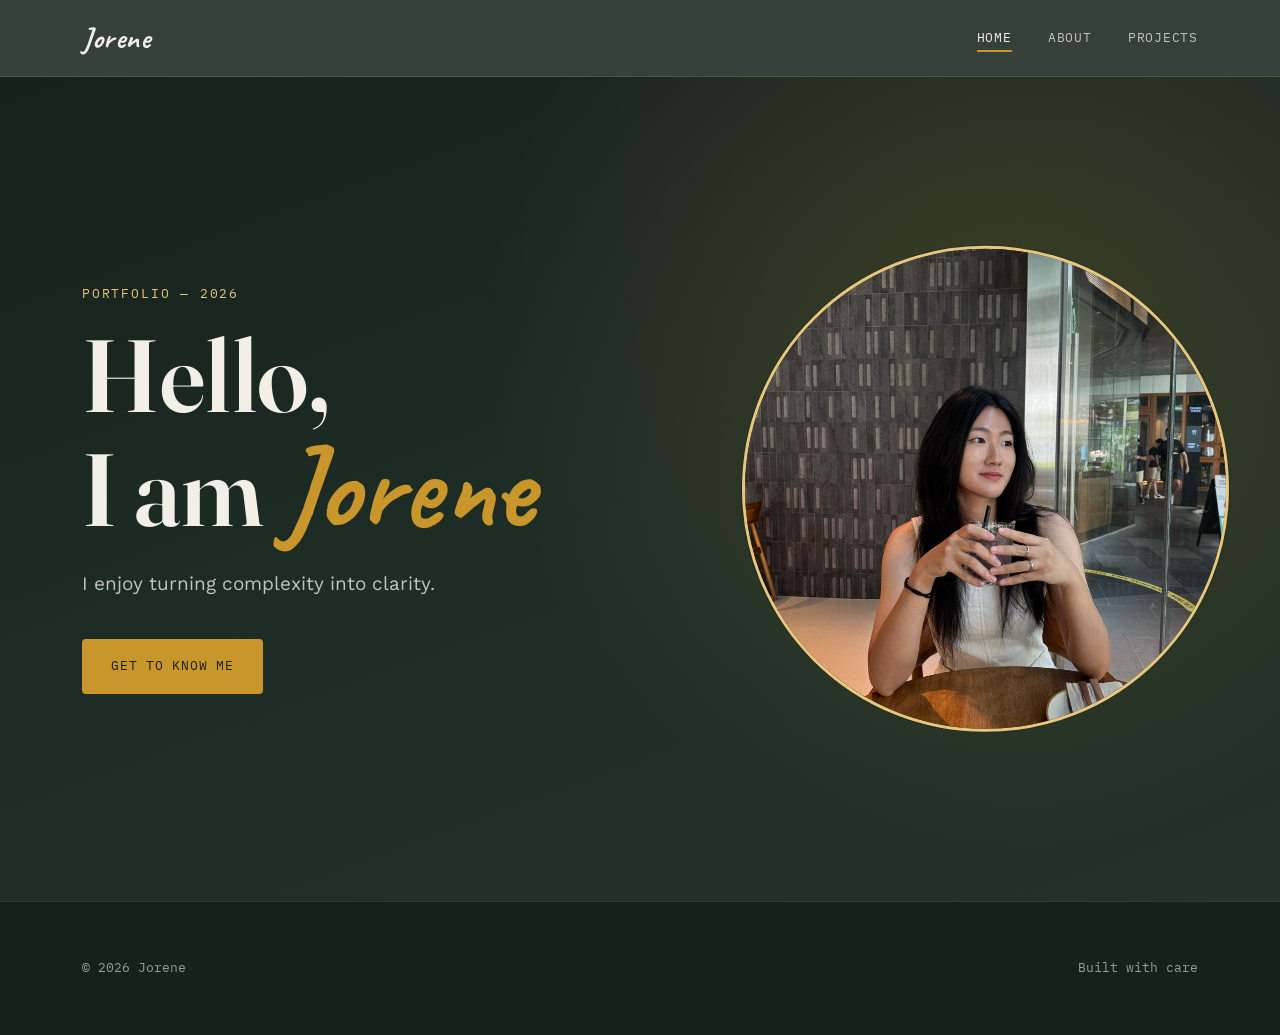
==== index.html @ ab5627ec "Add files via upload" ====
<!DOCTYPE html>
<html lang="en">
<head>
<meta charset="UTF-8">
<meta name="viewport" content="width=device-width, initial-scale=1.0">
<title>Jorene — Portfolio</title>
<link rel="stylesheet" href="css/styles.css">
</head>
<body>

<nav class="site-nav on-dark">
  <div class="wrap">
    <a href="index.html" class="brand">Jorene</a>
    <ul class="nav-links">
      <li><a href="index.html" class="active">Home</a></li>
      <li><a href="about.html">About</a></li>
      <li><a href="projects.html">Projects</a></li>
    </ul>
  </div>
</nav>

<header class="hero">
  <div class="hero-visual" aria-hidden="true">
    <img src="images/hero.jpg" alt="">
  </div>
  <div class="wrap">
    <p class="hero-eyebrow">Portfolio — 2026</p>
    <h1>Hello,<br>I am <span class="signature-name">Jorene</span></h1>
    <p class="lede">I enjoy turning complexity into clarity.</p>
    <a href="about.html" class="btn btn-primary">Get to know me</a>
  </div>
</header>

<footer class="site-footer on-dark" style="background:var(--ink);">
  <div class="wrap" style="display:flex; justify-content:space-between; width:100%; flex-wrap:wrap; gap:16px;">
    <span>&copy; 2026 Jorene</span>
    <span>Built with care</span>
  </div>
</footer>

<script src="js/data.js"></script>
<script src="js/main.js"></script>
</body>
</html>
---- css/styles.css ----
/* =========================================================
   JORENE — PORTFOLIO DESIGN SYSTEM
   Palette: sage paper + deep forest ink + mustard gold + plum
   Type: Fraunces (display) / Work Sans (body) / IBM Plex Mono (labels)
   Signature: hand-drawn underline mark used as a recurring "signature"
   ========================================================= */

@import url('https://fonts.googleapis.com/css2?family=Fraunces:opsz,wght@9..144,400;9..144,600;9..144,700;9..144,900&family=Work+Sans:wght@400;500;600&family=IBM+Plex+Mono:wght@400;500&family=Caveat:wght@600;700&display=swap');

:root{
  /* colors */
  --bg:            #EAEEE5;   /* soft sage paper */
  --bg-card:       #F5F6F0;   /* lifted surface */
  --ink:           #16211C;   /* near-black forest, primary text / dark bg */
  --ink-soft:      #3C4A41;   /* secondary text on light */
  --paper-soft:    #C9D2C4;   /* muted borders on light */
  --gold:          #C9962B;   /* mustard accent */
  --gold-soft:     #E7C77E;
  --plum:          #5C2A4D;   /* signature accent */
  --cream-on-dark: #F2EFE6;

  /* type */
  --font-display: 'Fraunces', serif;
  --font-body: 'Work Sans', sans-serif;
  --font-mono: 'IBM Plex Mono', monospace;
  --font-signature: 'Caveat', cursive;

  --radius: 4px;
  --max-w: 1180px;
}

*{ box-sizing: border-box; }
html{ scroll-behavior: smooth; }
body{
  margin:0;
  background: var(--bg);
  color: var(--ink);
  font-family: var(--font-body);
  font-size: 17px;
  line-height: 1.6;
  -webkit-font-smoothing: antialiased;
}
img{ max-width:100%; display:block; }
a{ color: inherit; text-decoration: none; }
ul{ list-style: none; margin:0; padding:0; }

.wrap{
  max-width: var(--max-w);
  margin: 0 auto;
  padding: 0 32px;
}

/* ---------- focus states ---------- */
a:focus-visible, button:focus-visible{
  outline: 2px solid var(--gold);
  outline-offset: 3px;
}

/* ---------- nav ---------- */
.site-nav{
  position: sticky;
  top: 0;
  z-index: 50;
  background: rgba(234,238,229,0.88);
  backdrop-filter: blur(8px);
  border-bottom: 1px solid var(--paper-soft);
}
.site-nav.on-dark{
  background: rgba(22,33,28,0.85);
  border-bottom: 1px solid rgba(242,239,230,0.12);
}
.site-nav .wrap{
  display:flex;
  align-items:center;
  justify-content: space-between;
  height: 76px;
}
.brand{
  font-family: var(--font-signature);
  font-size: 30px;
  font-weight: 700;
  letter-spacing: 0.5px;
}
.site-nav.on-dark .brand{ color: var(--cream-on-dark); }

.nav-links{
  display:flex;
  gap: 36px;
  font-family: var(--font-mono);
  font-size: 13px;
  letter-spacing: 0.06em;
  text-transform: uppercase;
}
.nav-links a{
  position:relative;
  padding-bottom: 4px;
  opacity: 0.75;
  transition: opacity .2s ease;
}
.nav-links a:hover{ opacity: 1; }
.nav-links a.active{ opacity: 1; }
.nav-links a.active::after{
  content:"";
  position:absolute;
  left:0; right:0; bottom:-2px;
  height: 2px;
  background: var(--gold);
}
.site-nav.on-dark .nav-links a{ color: var(--cream-on-dark); }

.nav-toggle{ display:none; }

/* ---------- signature underline mark ---------- */
.signature-mark{
  display:block;
  width: 150px;
  height: 34px;
  margin-top: 6px;
}
.signature-mark path{
  fill:none;
  stroke: var(--gold);
  stroke-width: 4;
  stroke-linecap: round;
}
.signature-mark.dark path{ stroke: var(--gold); }

/* ---------- buttons ---------- */
.btn{
  display:inline-flex;
  align-items:center;
  gap: 10px;
  font-family: var(--font-mono);
  font-size: 13px;
  letter-spacing: 0.06em;
  text-transform: uppercase;
  padding: 16px 28px;
  border-radius: var(--radius);
  border: 1px solid transparent;
  cursor: pointer;
  transition: transform .18s ease, background .18s ease, color .18s ease, border-color .18s ease;
}
.btn:hover{ transform: translateY(-2px); }
.btn-primary{
  background: var(--gold);
  color: var(--ink);
}
.btn-primary:hover{ background: var(--gold-soft); }
.btn-outline{
  background: transparent;
  border-color: currentColor;
  color: inherit;
}
.btn-outline:hover{ background: var(--ink); color: var(--cream-on-dark); }
.btn-outline.on-light:hover{ background: var(--ink); color: var(--cream-on-dark); }

/* ---------- hero (index.html) ---------- */
.hero{
  min-height: calc(100vh - 76px);
  display:flex;
  align-items:center;
  background:
    radial-gradient(circle at 78% 32%, rgba(201,150,43,0.18), transparent 45%),
    linear-gradient(160deg, #16211C 0%, #1E2E26 55%, #223226 100%);
  color: var(--cream-on-dark);
  position: relative;
  overflow: hidden;
}
.hero .wrap{ width:100%; padding-top: 60px; padding-bottom: 60px; }
.hero-eyebrow{
  font-family: var(--font-mono);
  font-size: 13px;
  letter-spacing: 0.14em;
  text-transform: uppercase;
  color: var(--gold-soft);
  margin: 0 0 18px;
}
.hero h1{
  font-family: var(--font-display);
  font-weight: 600;
  font-size: clamp(48px, 8vw, 104px);
  line-height: 1.02;
  margin: 0 0 8px;
}
.hero h1 .signature-name{
  font-family: var(--font-signature);
  font-weight: 700;
  color: var(--gold);
  font-size: 1.15em;
}
.hero p.lede{
  max-width: 480px;
  font-size: 19px;
  color: rgba(242,239,230,0.78);
  margin: 22px 0 40px;
}
.hero-visual img{
  width: 100%;
  height: 100%;
  object-fit: cover;
  object-position: center 50%;   /* was 20% — lower number shifts the visible crop up */
  background: var(--gold);
}
.hero-visual{
  position:absolute;
  right: 4%;              /* was -6% — that pushed it off the right edge */
  top: 50%;
  transform: translateY(-50%);
  width: 38%;              /* was 46% — slightly smaller so it clears the edge */
  aspect-ratio: 1/1;
  border-radius: 50%;
  overflow: hidden;
  border: 3px solid var(--gold-soft);
  box-shadow: 0 0 0 1px rgba(0,0,0,0.2);
}
@media (max-width: 860px){
  .hero{ padding-top: 20px; }
  .hero-visual{
    display: block;
    position: static;
    transform: none;
    width: 200px;
    margin: 32px auto 0;
  }
}

/* ---------- section shells ---------- */
.section{ padding: 96px 0; }
.section.tight{ padding: 64px 0; }
.section-dark{ background: var(--ink); color: var(--cream-on-dark); }
.eyebrow{
  font-family: var(--font-mono);
  font-size: 13px;
  letter-spacing: 0.12em;
  text-transform: uppercase;
  color: var(--plum);
  margin: 0 0 14px;
}
.section-dark .eyebrow{ color: var(--gold-soft); }
h2.section-title{
  font-family: var(--font-display);
  font-weight: 600;
  font-size: clamp(32px, 4vw, 48px);
  margin: 0 0 18px;
}

/* ---------- about page ---------- */
.about-hero{
  display:grid;
  grid-template-columns: 320px 1fr;
  gap: 64px;
  align-items:start;
}
.about-hero-section{
  min-height: calc(100vh - 76px);
  display: flex;
  align-items: center;
}
@media (max-width: 800px){
  .about-hero-section{
    min-height: auto;
    padding: 60px 0;
  }
}
.about-photo{
  aspect-ratio: 3/5;
  border-radius: var(--radius);
  background: linear-gradient(160deg,#2A3A31,#16211C);
  display:flex; align-items:center; justify-content:center;
  color: rgba(242,239,230,0.4);
  font-family: var(--font-mono);
  font-size: 13px;
  text-align:center;
  overflow:hidden;
}
.about-photo img{ width:100%; height:100%; object-fit:cover; }
.stat-row{
  display:flex;
  gap: 48px;
  margin-top: 36px;
  padding-top: 28px;
  border-top: 1px solid rgba(242,239,230,0.15);
}
.stat b{
  display:block;
  font-family: var(--font-display);
  font-size: 34px;
  color: var(--gold);
}
.stat span{
  font-family: var(--font-mono);
  font-size: 12px;
  letter-spacing: 0.06em;
  text-transform: uppercase;
  color: rgba(242,239,230,0.6);
}

/* ---------- timeline (education) ---------- */
.scroll-timeline{ position: relative; background: var(--ink); }

.scroll-bg{
  position: sticky;
  top: 76px;                    
  height: calc(100vh - 76px);   
  overflow: hidden;
}
.scroll-bg-layer{
  position: absolute;
  inset: 0;
  background-size: cover;
  background-position: center;
  opacity: 0;
  transition: opacity 0.7s ease;
}
.scroll-bg-layer.active{ opacity: 1; }
.scroll-bg::after{
  content: "";
  position: absolute;
  inset: 0;
  background: linear-gradient(90deg, rgba(22, 33, 28, 0.778) 100%, rgba(22, 33, 28, 0.789) 48%, rgba(22,33,28,0.15) 100%);
}

.scroll-track{
  position: relative;
  margin-top: calc(-100vh + 76px);
}

.timeline-photo{
  width: 120px;
  height: 90px;
  object-fit: cover;
  border-radius: var(--radius);
  flex-shrink: 0;
  background: var(--paper-soft);
}
@media (max-width: 560px){
  .timeline-body{ flex-direction: column; }
  .timeline-photo{ width: 100%; height: 160px; }
}

.scroll-rail{
  position:absolute;
  left: 5%;
  top: 8%;
  bottom: 8%;
  width: 160px;
  overflow: hidden;
  z-index: 2;
}

.rail-line{
  position:absolute;
  left: 9px; top: 0; bottom: 0;
  width: 1px;
  background: rgba(242,239,230,0.2);
}
.rail-track{
  position:absolute;
  left: 0; top: 0;
  width: 100%;
  transition: transform 0.6s cubic-bezier(0.65,0,0.35,1);
}
.rail-year{
  position:relative;
  display:block;
  width: 100%;
  height: 70px;
  padding-left: 32px;
  background:none;
  border:none;
  text-align:left;
  cursor:pointer;
  font-family: var(--font-mono);
  font-size: 16px;
  color: rgba(242,239,230,0.35);
  transition: color .3s ease, font-size .3s ease;
}
.rail-year::before{
  content:"";
  position:absolute;
  left: 2px; top: 50%;
  transform: translateY(-50%);
  width: 14px; height: 14px;
  border-radius: 50%;
  border: 2px solid rgba(242,239,230,0.35);
  background: var(--ink);
  transition: all .3s ease;
}
.rail-year.active{
  color: var(--gold-soft);
  font-family: var(--font-display);
  font-size: 40px;
  font-weight: 700;
}
.rail-year.active::before{
  border-color: var(--gold);
  background: var(--gold);
}

.scroll-point{
  min-height: calc(100vh - 76px);
  display: flex;
  align-items: center;
  gap: 36px;
  width: 1000px;
  margin-left: 150px;
  margin-right: 150px;
  color: var(--cream-on-dark);
  padding: 60px 0;
}
.scroll-point .timeline-photo{
  height: 50vh;
  width: 550px;
  object-fit: cover;
  border-radius: var(--radius);
  flex-shrink: 0;
  margin: 0;
}
.scroll-point{ position: relative; }  /* add this line to your existing .scroll-point rule if not already there */

.event-nav-top{
  position: absolute;
  top: 40px;
  right: 0;
  display:flex;
  align-items:center;
  gap: 10px;
  font-family: var(--font-mono);
  font-size: 12px;
  color: rgba(242,239,230,0.6);
}

.event-next{
  width: 30px; height: 30px;
  border-radius: 50%;
  border: 1px solid rgba(242,239,230,0.35);
  background: transparent;
  color: var(--cream-on-dark);
  cursor: pointer;
  font-size: 15px;
  line-height: 1;
  transition: all .2s ease;
}
.event-next:hover{
  background: var(--gold);
  border-color: var(--gold);
  color: var(--ink);
}

.scroll-point-text{
  flex: 1;
  min-width: 0;
}
.scroll-point-text .date{
  font-family: var(--font-mono);
  font-size: 13px;
  letter-spacing: 0.06em;
  text-transform: uppercase;
  color: var(--gold-soft);
  margin: 0 0 12px;
}
.scroll-point-text h3{
  font-family: var(--font-display);
  font-size: clamp(24px, 3vw, 32px);
  font-weight: 600;
  margin: 0 0 14px;
}
.scroll-point-text p:not(.date){
  color: rgba(242,239,230,0.8);
  margin: 0;
}
.scroll-spacer{ height: 50vh; }

.event-para{
  color: rgba(242,239,230,0.8);
  margin: 0 0 16px;
}
.event-para:last-child{
  margin-bottom: 0;
}

@media (max-width: 768px){
  .scroll-bg{ display: none; }
  .scroll-track{ margin-top: 0; }
  .scroll-spacer{ display: none; }

  .scroll-point{
    min-height: auto;
    width: auto;
    margin: 0 20px 40px;
    flex-direction: column;
    align-items: flex-start;
    gap: 16px;
    padding: 28px 20px;
    background: linear-gradient(160deg, #1c2a22, #16211C);
    border-radius: var(--radius);
    border: 1px solid rgba(242,239,230,0.08);
    position: relative;
  }
  .scroll-point .timeline-photo{
    width: 100%;
    height: 200px;
  }
  .event-nav-top{
    position: static;
    align-self: flex-end;
  }
}

/* ---------- projects grid ---------- */
.grid-header{
  display:flex;
  align-items:flex-end;
  justify-content: space-between;
  gap: 24px;
  flex-wrap: wrap;
  margin-bottom: 44px;
}
.filter-row{
  display:flex;
  gap: 10px;
  flex-wrap: wrap;
  font-family: var(--font-mono);
  font-size: 12px;
  letter-spacing: 0.05em;
  text-transform: uppercase;
}
.filter-row button{
  background: transparent;
  border: 1px solid var(--paper-soft);
  color: var(--ink-soft);
  padding: 9px 16px;
  border-radius: 999px;
  cursor:pointer;
  transition: all .18s ease;
}
.filter-row button.active,
.filter-row button:hover{
  background: var(--ink);
  color: var(--cream-on-dark);
  border-color: var(--ink);
}

.project-grid{
  display:grid;
  grid-template-columns: repeat(3, 1fr);
  gap: 22px;
}
@media (max-width: 1000px){ .project-grid{ grid-template-columns: repeat(2,1fr); } }
@media (max-width: 700px){ .project-grid{ grid-template-columns: 1fr; } }

.project-card{
  position:relative;
  display:block;
  border-radius: var(--radius);
  overflow:hidden;
  aspect-ratio: 4/5;
  background: linear-gradient(150deg,#2A3A31,#16211C);
  cursor:pointer;
}
.project-card img{
  width:100%; height:100%;
  object-fit: cover;
  transition: transform .5s ease;
}
.project-card:hover img{ transform: scale(1.06); }
.project-card .fallback-label{
  position:absolute; inset:0;
  display:flex; align-items:center; justify-content:center;
  color: rgba(242,239,230,0.35);
  font-family: var(--font-mono);
  font-size: 13px;
  text-align:center;
  padding: 20px;
}
.project-card .card-meta{
  position:absolute;
  left:0; right:0; bottom:0;
  padding: 22px;
  background: linear-gradient(0deg, rgba(0,0,0,0.72), transparent 70%);
  color: var(--cream-on-dark);
  transform: translateY(8px);
  opacity: 0;
  transition: all .25s ease;
}
.project-card:hover .card-meta{ transform: translateY(0); opacity: 1; }
.card-meta .cat{
  font-family: var(--font-mono);
  font-size: 11px;
  letter-spacing: 0.08em;
  text-transform: uppercase;
  color: var(--gold-soft);
  margin: 0 0 4px;
}
.card-meta h3{
  font-family: var(--font-display);
  font-size: 20px;
  margin: 0;
}

/* ---------- project detail page ---------- */
.detail-hero{
  display:grid;
  grid-template-columns: 1.1fr 0.9fr;
  min-height: calc(100vh - 76px);
}
@media (max-width: 900px){ .detail-hero{ grid-template-columns: 1fr; min-height:auto; } }
.detail-media{
  background: linear-gradient(150deg,#2A3A31,#16211C);
  display:flex; align-items:center; justify-content:center;
  color: rgba(242,239,230,0.35);
  font-family: var(--font-mono);
  font-size: 13px;
  min-height: 360px;
}
.detail-media img{ width:100%; height:100%; object-fit:cover; }
.detail-copy{
  background: var(--ink);
  color: var(--cream-on-dark);
  display:flex;
  flex-direction: column;
  justify-content:center;
  padding: 72px;
}
@media (max-width: 900px){ .detail-copy{ padding: 48px 32px; } }
.detail-copy .cat{
  font-family: var(--font-mono);
  font-size: 12px;
  letter-spacing: 0.1em;
  text-transform: uppercase;
  color: var(--gold-soft);
  margin: 0 0 14px;
}
.detail-copy h1{
  font-family: var(--font-display);
  font-size: clamp(32px, 4vw, 52px);
  font-weight: 600;
  margin: 0 0 18px;
}
.detail-copy p.summary{
  color: rgba(242,239,230,0.8);
  font-size: 18px;
  max-width: 480px;
  margin: 0 0 32px;
}
.meta-grid{
  display:grid;
  grid-template-columns: repeat(3,1fr);
  gap: 24px;
  padding-top: 28px;
  border-top: 1px solid rgba(242,239,230,0.15);
  max-width: 480px;
}
.meta-grid div span{
  display:block;
  font-family: var(--font-mono);
  font-size: 11px;
  letter-spacing: 0.06em;
  text-transform: uppercase;
  color: rgba(242,239,230,0.55);
  margin-bottom: 6px;
}
.detail-body{
  max-width: 720px;
  margin: 0 auto;
  padding: 90px 32px;
}
.detail-body p{ color: var(--ink-soft); font-size: 18px; margin-bottom: 22px; }
.detail-gallery{
  display:grid;
  grid-template-columns: 1fr 1fr;
  gap: 18px;
  margin-top: 40px;
}
.detail-gallery .g-item{
  aspect-ratio: 4/3;
  border-radius: var(--radius);
  overflow:hidden;
  background: linear-gradient(150deg,#dfe4d8,#c9d2c4);
}
.detail-gallery img{ width:100%; height:100%; object-fit:cover; }
.back-link{
  display:inline-flex;
  align-items:center;
  gap: 8px;
  font-family: var(--font-mono);
  font-size: 13px;
  text-transform: uppercase;
  letter-spacing: 0.06em;
  color: var(--gold-soft);
  margin-bottom: 30px;
}

/* ---------- footer ---------- */
.site-footer{
  padding: 56px 0;
  border-top: 1px solid var(--paper-soft);
  font-family: var(--font-mono);
  font-size: 13px;
  color: var(--ink-soft);
}
.site-footer.on-dark{
  border-top-color: rgba(242,239,230,0.12);
  color: rgba(242,239,230,0.6);
}

@media (max-width: 768px){
  .scroll-rail{
    left: 4%;
    width: 90px;
  }
  .rail-year{
    font-size: 13px;
    padding-left: 24px;
  }
  .rail-year.active{
    font-size: 26px;
  }
  .scroll-point{
    width: auto;
    margin: 0 20px;
    flex-direction: column;
    align-items: flex-start;
    gap: 20px;
    padding-left: 100px;   /* clears the narrower rail */
  }
  .scroll-point .timeline-photo{
    width: 100%;
    height: 220px;
  }
  .event-nav-top{
    top: 20px;
  }
}
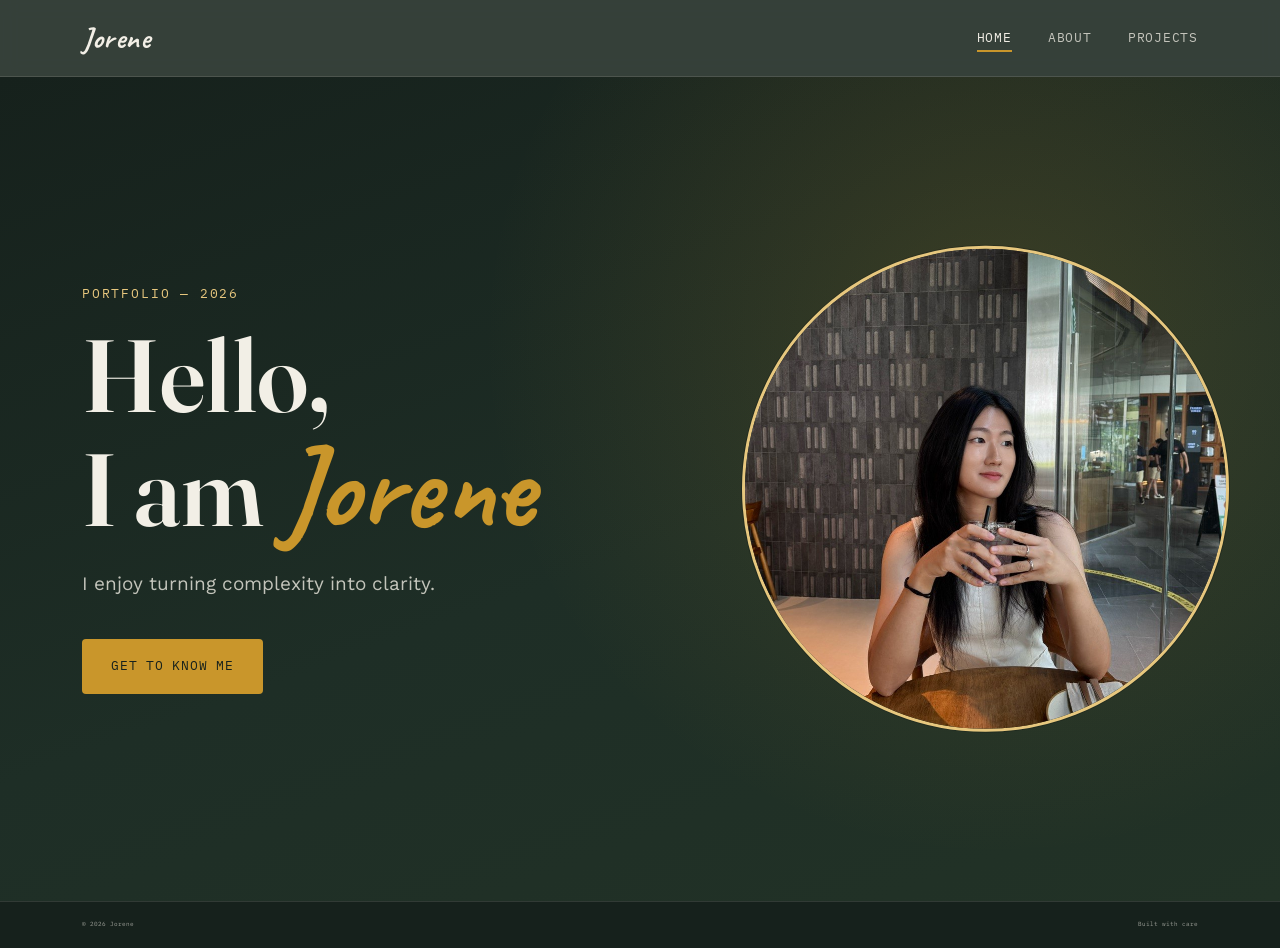
==== commit f2537597: "Update index.html" ====
--- a/index.html
+++ b/index.html
@@ -3,7 +3,7 @@
 <head>
 <meta charset="UTF-8">
 <meta name="viewport" content="width=device-width, initial-scale=1.0">
-<title>Jorene — Portfolio</title>
+<title>Jorene's Portfolio</title>
 <link rel="stylesheet" href="css/styles.css">
 </head>
 <body>
--- a/css/styles.css
+++ b/css/styles.css
@@ -397,16 +397,18 @@
   background: var(--gold);
 }
 
-.scroll-point{
-  min-height: calc(100vh - 76px);
-  display: flex;
-  align-items: center;
-  gap: 36px;
-  width: 1000px;
-  margin-left: 150px;
-  margin-right: 150px;
-  color: var(--cream-on-dark);
-  padding: 60px 0;
+@media (min-width: 769px){
+  .scroll-point{
+    min-height: calc(100vh - 76px);
+    display: flex;
+    align-items: center;
+    gap: 36px;
+    width: 1000px;
+    margin-left: 150px;
+    margin-right: 150px;
+    color: var(--cream-on-dark);
+    padding: 60px 0;
+  }
 }
 .scroll-point .timeline-photo{
   height: 50vh;
@@ -416,7 +418,7 @@
   flex-shrink: 0;
   margin: 0;
 }
-.scroll-point{ position: relative; }  /* add this line to your existing .scroll-point rule if not already there */
+.scroll-point{ position: relative; display: flex; align-items: center; gap: 36px; color: var(--cream-on-dark); padding: 60px 0; }
 
 .event-nav-top{
   position: absolute;
@@ -479,34 +481,6 @@
   margin-bottom: 0;
 }
 
-@media (max-width: 768px){
-  .scroll-bg{ display: none; }
-  .scroll-track{ margin-top: 0; }
-  .scroll-spacer{ display: none; }
-
-  .scroll-point{
-    min-height: auto;
-    width: auto;
-    margin: 0 20px 40px;
-    flex-direction: column;
-    align-items: flex-start;
-    gap: 16px;
-    padding: 28px 20px;
-    background: linear-gradient(160deg, #1c2a22, #16211C);
-    border-radius: var(--radius);
-    border: 1px solid rgba(242,239,230,0.08);
-    position: relative;
-  }
-  .scroll-point .timeline-photo{
-    width: 100%;
-    height: 200px;
-  }
-  .event-nav-top{
-    position: static;
-    align-self: flex-end;
-  }
-}
-
 /* ---------- projects grid ---------- */
 .grid-header{
   display:flex;
@@ -693,10 +667,10 @@
 
 /* ---------- footer ---------- */
 .site-footer{
-  padding: 56px 0;
+  padding: 18px 0;
   border-top: 1px solid var(--paper-soft);
   font-family: var(--font-mono);
-  font-size: 13px;
+  font-size: 6px;
   color: var(--ink-soft);
 }
 .site-footer.on-dark{
@@ -704,31 +678,166 @@
   color: rgba(242,239,230,0.6);
 }
 
+/* ---------- Mobile ---------- */
 @media (max-width: 768px){
+   .card-meta{
+    transform: translateY(0) !important;
+    opacity: 1 !important;
+   }
+   .project-card .card-meta{
+    z-index: 2;
+   } 
+   .brand{ font-size: 22px; }
+   .nav-links{ gap: 20px; font-size: 11px; }
+   
+   
+  /* ---- home hero photo ---- */
+  .hero{
+    flex-direction: column;
+    align-items: center;
+    padding-top: 40px;
+    min-height: auto;
+  }
+  .hero .wrap{
+    display: flex;
+    flex-direction: column;
+    align-items: center;
+    text-align: center;
+    padding-top: 0;
+  }
+  .hero-visual{
+    display: block;
+    position: static;
+    transform: none;
+    order: -1;
+    width: 220vw;
+    max-width: 290px;
+    margin: 0 0 32px;
+  }
+  .hero h1{ font-size: 45px; line-height: 1.2; }
+  .hero-eyebrow{ font-size: 11px; }
+  .hero p.lede{ font-size: 14px; max-width: 90%; }
+  .hero .btn{ font-size: 10px; padding: 10px 20px; }
+
+  /* ---- about intro ---- */
+  .about-hero-section{
+    min-height: auto;
+    padding: 60px 0;
+  }
+  .about-hero-section{
+    display: flex;
+    align-items: center;
+    min-height: 100vh;
+  }
+  .about-hero{
+  grid-template-columns: 1fr;
+  justify-items: center;
+  }
+  .about-photo{
+  aspect-ratio: 4/3;
+  width: 100%;
+  max-width: 320px;
+  margin: 0 auto;
+  }
+  .about-text{
+    width: 100%;
+    display: block;
+  }
+  .about-text p{
+    max-width: 100% !important;
+    font-size: 14px !important; 
+    line-height: 1.5;
+  }
+  .about-text .eyebrow{ font-size: 11px; }
+  .about-text h2.section-title{ font-size: 26px; }
+   
+  /* ---- education timeline ---- */
+  .scroll-bg{
+    top: 60px;
+    height: calc(100vh - 60px);
+  }
+  .scroll-track{
+    margin-top: calc(-100vh + 60px);
+    padding-top: 10vh
+  }
+  .scroll-point{
+    min-height: calc(100vh - 60px);
+    width: auto;
+    margin: 0 16px;
+    flex-direction: column;
+    align-items: center;
+    text-align: left; 
+    justify-content: center;
+    gap: 10px;
+    padding: 16px 0 16px 70px;
+  }
+
   .scroll-rail{
-    left: 4%;
-    width: 90px;
+    left: 3%;
+    top: 6%;
+    bottom: 6%;
+    width: 70px;
   }
   .rail-year{
-    font-size: 13px;
-    padding-left: 24px;
+    height: 42px;
+    font-size: 10px;
+    padding-left: 18px;
   }
   .rail-year.active{
-    font-size: 26px;
-  }
-  .scroll-point{
-    width: auto;
-    margin: 0 20px;
-    flex-direction: column;
-    align-items: flex-start;
-    gap: 20px;
-    padding-left: 100px;   /* clears the narrower rail */
+    font-size: 15px;
+  }
+  .rail-year::before{
+    width: 9px; height: 9px;
+  }
+  .scroll-point-text p,
+  .scroll-point-text .event-para,
+  .scroll-point-text b,
+  .event-bullets li{
+    font-size: 13px !important;
+    line-height: 1.4;
   }
   .scroll-point .timeline-photo{
     width: 100%;
-    height: 220px;
-  }
+    height: 120px;
+    margin: 0 auto;
+  }
+
+  .scroll-point-text .date{
+    font-size: 10px;
+    margin-bottom: 4px;
+  }
+  .scroll-point-text h3{
+    font-size: 17px;
+    margin-bottom: 6px;
+    line-height: 1.15;
+  }
+  .event-para,
+  .event-bullets li{
+    font-size: 13px;
+    line-height: 1.35;
+    margin-bottom: 6px;
+  }
+
   .event-nav-top{
-    top: 20px;
-  }
-}+    position: static;
+    justify-content: flex-end;
+    margin-bottom: 10px;
+    width: 100%;
+    top: 10px;
+    font-size: 10px;
+  }
+  .event-next{
+    width: 22px; height: 22px;
+    font-size: 11px;
+  }
+
+  .scroll-spacer{ height: 20vh; }
+
+  .project-card::after{
+    content: "";
+    position: absolute;
+    inset: 0;
+    background: linear-gradient(0deg, rgba(0, 0, 0, 0.349) 100%, rgba(0,0,0,0.15) 45%, transparent 50%);
+    pointer-events: none;
+  }
+}
